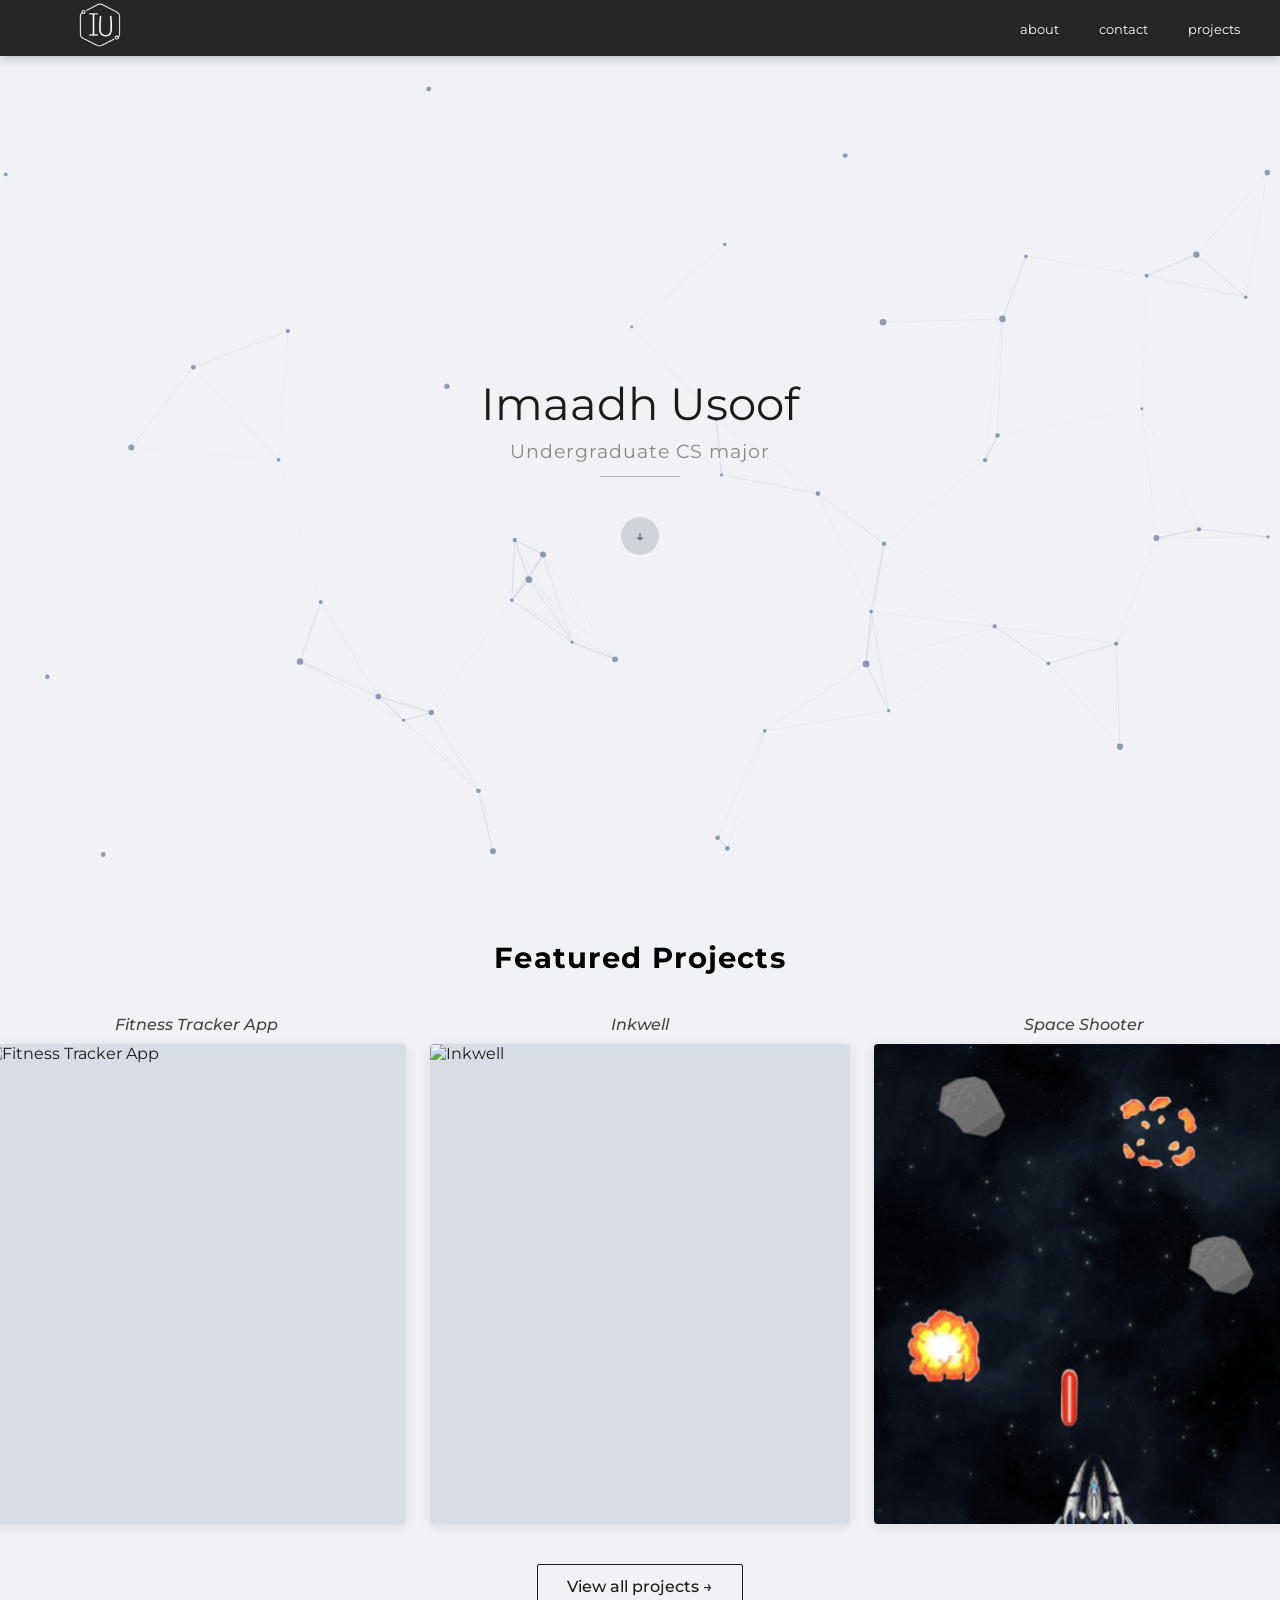
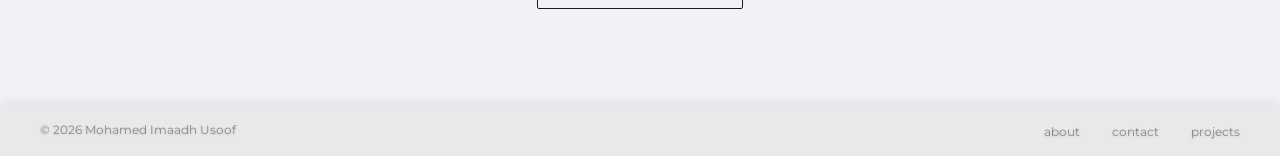
==== index.html @ abf806e8 "Update index.html" ====
<!DOCTYPE html>
<html>
 <head>
    <meta charset="UTF-8">
    <meta name="viewport" content="width=device-width, initial-scale=1.0">
    <title>Imaadh Usoof</title>
    <link rel="stylesheet" href="style.css">
    
</head>
  
  <body>
  
    <nav>
      <a href="index.html" class="nav-logo">
        <img src="images/logo.png" alt="IU logo" />
      </a>
      <button class="hamburger" id="hamburger">
        <span></span>
        <span></span>
        <span></span>
      </button>
      <ul class="nav-links" id="nav-links">
        <li><a href="about.html">about</a></li>
        <li><a href="contact.html">contact</a></li>
        <li><a href="projects.html">projects</a></li>
      </ul>
    </nav>
    <canvas id="constellation-canvas"></canvas>
    <div class="bg-preview" id="bg-preview">
      <img class="bg-preview-img" id="bg-preview-img" src="" alt="" />
    </div>
    <section class="hero">
      <h1 class="hero-name">Imaadh Usoof</h1>
      <p class="hero-subtitle">Undergraduate CS major</p>
      <hr class="hero-divider">
      <a href="#featured" class="scroll-btn">&#8595;</a>
    </section>
    
    <section class="featured" id="featured">
      <h2 class="featured-title">Featured Projects</h2>
    
      <div class="projects-grid">
    
        <a href="project4.html" class="project-card" data-gif="images/p4-preview.gif"
          onclick="event.preventDefault(); showLoader('project4.html')">
          <p class="project-label">Fitness Tracker App</p>
          <div class="project-thumb">
            <img src="images/project4.png" alt="Fitness Tracker App" />
          </div>
        </a>

        <a href="project5.html" class="project-card" data-gif="images/p5-preview.gif"
          onclick="event.preventDefault(); showLoader('project5.html')">
          <p class="project-label">Inkwell</p>
          <div class="project-thumb">
            <img src="images/project5.png" alt="Inkwell" />
          </div>
        </a>
    
        <a href="project1.html" class="project-card" data-gif="images/p1-preview.gif"
          onclick="event.preventDefault(); showLoader('project1.html')">
          <p class="project-label">Space Shooter</p>
          <div class="project-thumb">
            <img src="images/project1.png" alt="Project 1" />
          </div>
        </a>
    
      </div>
    
      <a href="projects.html" class="view-all-btn">
        View all projects &#8594;
      </a>
    </section>
    
  
    <footer>
      <span class="footer-copy">© 2026 Mohamed Imaadh Usoof</span>
      <ul class="footer-links">
        <li><a href="about.html">about</a></li>
        <li><a href="contact.html">contact</a></li>
        <li><a href="projects.html">projects</a></li>
      </ul>
    </footer>
    <script src="constellation.js"></script>
    <script>
      const hamburger = document.getElementById('hamburger');
      const navLinks = document.getElementById('nav-links');
      hamburger.addEventListener('click', () => {
        hamburger.classList.toggle('open');
        navLinks.classList.toggle('open');
      });
    </script>
    <script>
      const cards = document.querySelectorAll('.project-card');
      const bgPreview = document.getElementById('bg-preview');
      cards.forEach(card => {
        const thumb = card.querySelector('.project-thumb img');
        const originalSrc = thumb.src;
        const gif = card.getAttribute('data-gif');
        card.addEventListener('mouseenter', () => {
          bgPreview.style.opacity = '1';
          if (gif) thumb.src = gif;
        });
        card.addEventListener('mouseleave', () => {
          bgPreview.style.opacity = '0';
          thumb.src = originalSrc;
        });
      });
    </script>
    <script src="loading.js"></script>
  </body>
  
</html>
---- style.css ----
/* CSS is how you can add style to your website, such as colors, fonts, and positioning of your
   HTML content. To learn how to do something, just try searching Google for questions like
   "how to change link color." */
@import url('https://fonts.googleapis.com/css2?family=Montserrat:wght@300;400;500;600;700;800&display=swap');

* {
  margin: 0;
  padding: 0;
  box-sizing: border-box;
}

body {
  font-family: 'Montserrat', sans-serif;
  background-color: #f0f2f5;
  min-height: 100vh;
  display: flex;
  flex-direction: column;
}
main {
  flex: 1;
}

nav {
  background-color: #262626;
  height: 56px;
  display: flex;
  align-items: center;
  justify-content: space-between;
  padding: 0 2.5rem;
  box-shadow: 0 2px  10px rgba(0,0,0,0.25);
  position: relative;
  top: 0;
  z-index: 100;
}

.nav-logo {
  display: flex;
  align-items: center;
  justify-content: center;
  text-decoration: none;
}

.nav-logo img {
  height: 80px;
  width: auto;
  transition: transform 1.0s ease, filter 1.0s ease;
}

.nav-logo img:hover {
  transform: rotate(360deg) scale(1.15);
  filter: brightness(0.7);
}

.nav-links {
  display: flex;
  gap: 2.5rem;
  list-style: none;
  margin-left: auto;
}

.nav-links a {
  color: #ffffff;
  text-decoration: none;
  font-size: 0.82rem;
  font-weight: 400;
  text-shadow: 0 1px 3px rgba(0,0,0,0.3);
}
.nav-links a:hover {
  opacity: 0.6;
}

.hero {
  height: calc(100vh - 80px);
  display: flex;
  flex-direction: column;
  align-items: center;
  justify-content: center;
  gap: 0.5rem;
}

.hero-name {
  font-size: 2.8rem;
  font-weight: 400;
}

.hero-subtitle {
  font-size: 1.2rem;
  font-weight: 400;
  color: #888;
  letter-spacing: 0.05em;
}

.scroll-btn {
  margin-top: 2rem;
  width: 38px;
  height: 38px;
  border-radius: 50%;
  background: #d0d4da;
  border: none;
  cursor: pointer;
  display: flex;
  align-items: center;
  justify-content: center;
  text-decoration: none;
  color: #444;
  font-size: 1rem;
}

.hero-name {
  text-decoration: none;
  color: #1a1a1a;
}

.featured {
  padding: 4rem 1rem 6rem;
  display: flex;
  flex-direction: column;
  align-items: center;
  gap: 2.5rem;
}

.featured-title {
  font-size: 1.8rem;
  font-weight: 700;
  letter-spacing: 0.04em;
}

.projects-grid {
  display: flex;
  gap: 1.5rem;
  justify-content: center;
  flex-wrap: nowrap;
  width: 100%;
  padding: 0 2rem;
}

.project-card {
  display: flex;
  flex-direction: column;
  align-items: center;
  gap: 0.6rem;
  text-decoration: none;
  color: #1a1a1a;
  transition: transform 0.2s;
}

.project-card:hover {
  transform: translateY(-4px);
}

.project-label {
  font-size: 1rem;
  font-weight: 500;
  font-style: italic;
  color: #444;
}

.project-thumb {
  width: 420px;
  height: 480px;
  border-radius: 4px;
  overflow: hidden;
  background: #d8dce4;
  box-shadow: 0 2px 12px rgba(0,0,0,0.1);
}


.project-thumb img {
  width: 100%;
  height: 100%;
  object-fit: cover;
}

.view-all-btn {
  display: inline-flex;
  align-items: center;
  gap: 0.5rem;
  border: 1.5px solid #1a1a1a;
  padding: 0.75rem 1.8rem;
  font-family: 'Montserrat', sans-serif;
  font-size: 1rem;
  font-weight: 500;
  text-decoration: none;
  color: #1a1a1a;
  border-radius: 2px;
  transition: background 0.2s, color 0.2s;
}

.view-all-btn:hover {
  background: #1a1a1a;
  color: #fff;
}

footer {
  background-color: #e9e9e9;
  padding: 1rem 2.5rem;
  display: flex;
  align-items: center;
  justify-content: space-between;
  box-shadow: 0 -2px 10px rgba(0,0,0,0.08);
}

.footer-copy {
  font-size: 0.72rem;
  font-weight: 400;
  color: #888;
  text-shadow: 0 1px 3px rgba(0,0,0,0.15);
}

.footer-links {
  display: flex;
  flex-direction: row;
  gap: 2rem;
  list-style: none;
}

.footer-links a {
  font-size: 0.72rem;
  font-weight: 400;
  color: #888;
  text-decoration: none;
  text-shadow: 0 1px 3px rgba(0,0,0,0.15);
}

.footer-links a:hover {
  color: #1a1a1a;
}

#constellation-canvas {
  position: fixed;
  top: 0;
  left: 0;
  width: 100%;
  height: 100%;
  z-index: -1;
  pointer-events: none;
}

.hero-divider {
  width: 80px;
  border: none;
  border-top: 1.5px solid #aaa;
  margin-top: 0.3rem;
}

html {
  scroll-behavior: smooth;
}

.bg-preview {
  position: fixed;
  top: 0;
  left: 0;
  width: 100%;
  height: 100%;
  z-index: 0;
  opacity: 0;
  transition: opacity 0.6s ease;
  pointer-events: none;
  background: rgba(0, 0, 0, 0.45);
}

.bg-preview-img {
  width: 100%;
  height: 100%;
  object-fit: cover;
  opacity: 1.0;
  position: absolute;
  top: 0;
  left: 0;
  z-index: -1;
}

#loader {
  position: fixed;
  top: 0;
  left: 0;
  width: 100%;
  height: 100%;
  background: #ffffff;
  z-index: 9999;
  display: flex;
  align-items: center;
  justify-content: center;
}

.loader-content {
  display: flex;
  flex-direction: column;
  align-items: center;
  gap: 2rem;
  width: 400px;
}

.loader-text {
  font-family: 'Courier New', monospace;
  font-size: 2rem;
  font-weight: 900;
  color: #000;
  letter-spacing: 0.1em;
}

.loader-track {
  width: 100%;
  height: 12px;
  background: #e0e0e0;
  position: relative;
}

.loader-bar {
  height: 100%;
  width: 0%;
  background: #000;
  transition: width 0.05s linear;
}

.hamburger {
  display: none;
}


@media (max-width: 500px) {

  .hamburger {
    display: flex;
    flex-direction: column;
    gap: 5px;
    background: none;
    border: none;
    cursor: pointer;
    padding: 0.5rem;
    margin-left: auto;
    z-index: 200;
  }

  .hamburger span {
    display: block;
    width: 24px;
    height: 2px;
    background: #fff;
    transition: all 0.3s ease;
  }

  .hamburger.open span:nth-child(1) {
    transform: translateY(7px) rotate(45deg);
  }

  .hamburger.open span:nth-child(2) {
    opacity: 0;
  }

  .hamburger.open span:nth-child(3) {
    transform: translateY(-7px) rotate(-45deg);
  }

  .nav-links {
    display: none;
    flex-direction: column;
    position: absolute;
    top: 56px;
    left: 0;
    width: 100%;
    background: #262626;
    padding: 1.5rem 2rem;
    gap: 1.5rem;
    z-index: 100;
    box-shadow: 0 4px 10px rgba(0,0,0,0.3);
    margin-left: 0;
  }

  .nav-links.open {
    display: flex;
  }

  .nav-links a {
    font-size: 1rem;
  }

  .hero-name {
    font-size: 1.8rem;
  }

  .hero-subtitle {
    font-size: 0.9rem;
  }

  .projects-grid {
    flex-direction: column;
    align-items: center;
    gap: 2rem;
  }

  .project-thumb {
    width: 85vw;
    height: 250px;
  }

  .featured {
    padding: 2rem 1rem 4rem;
  }

}
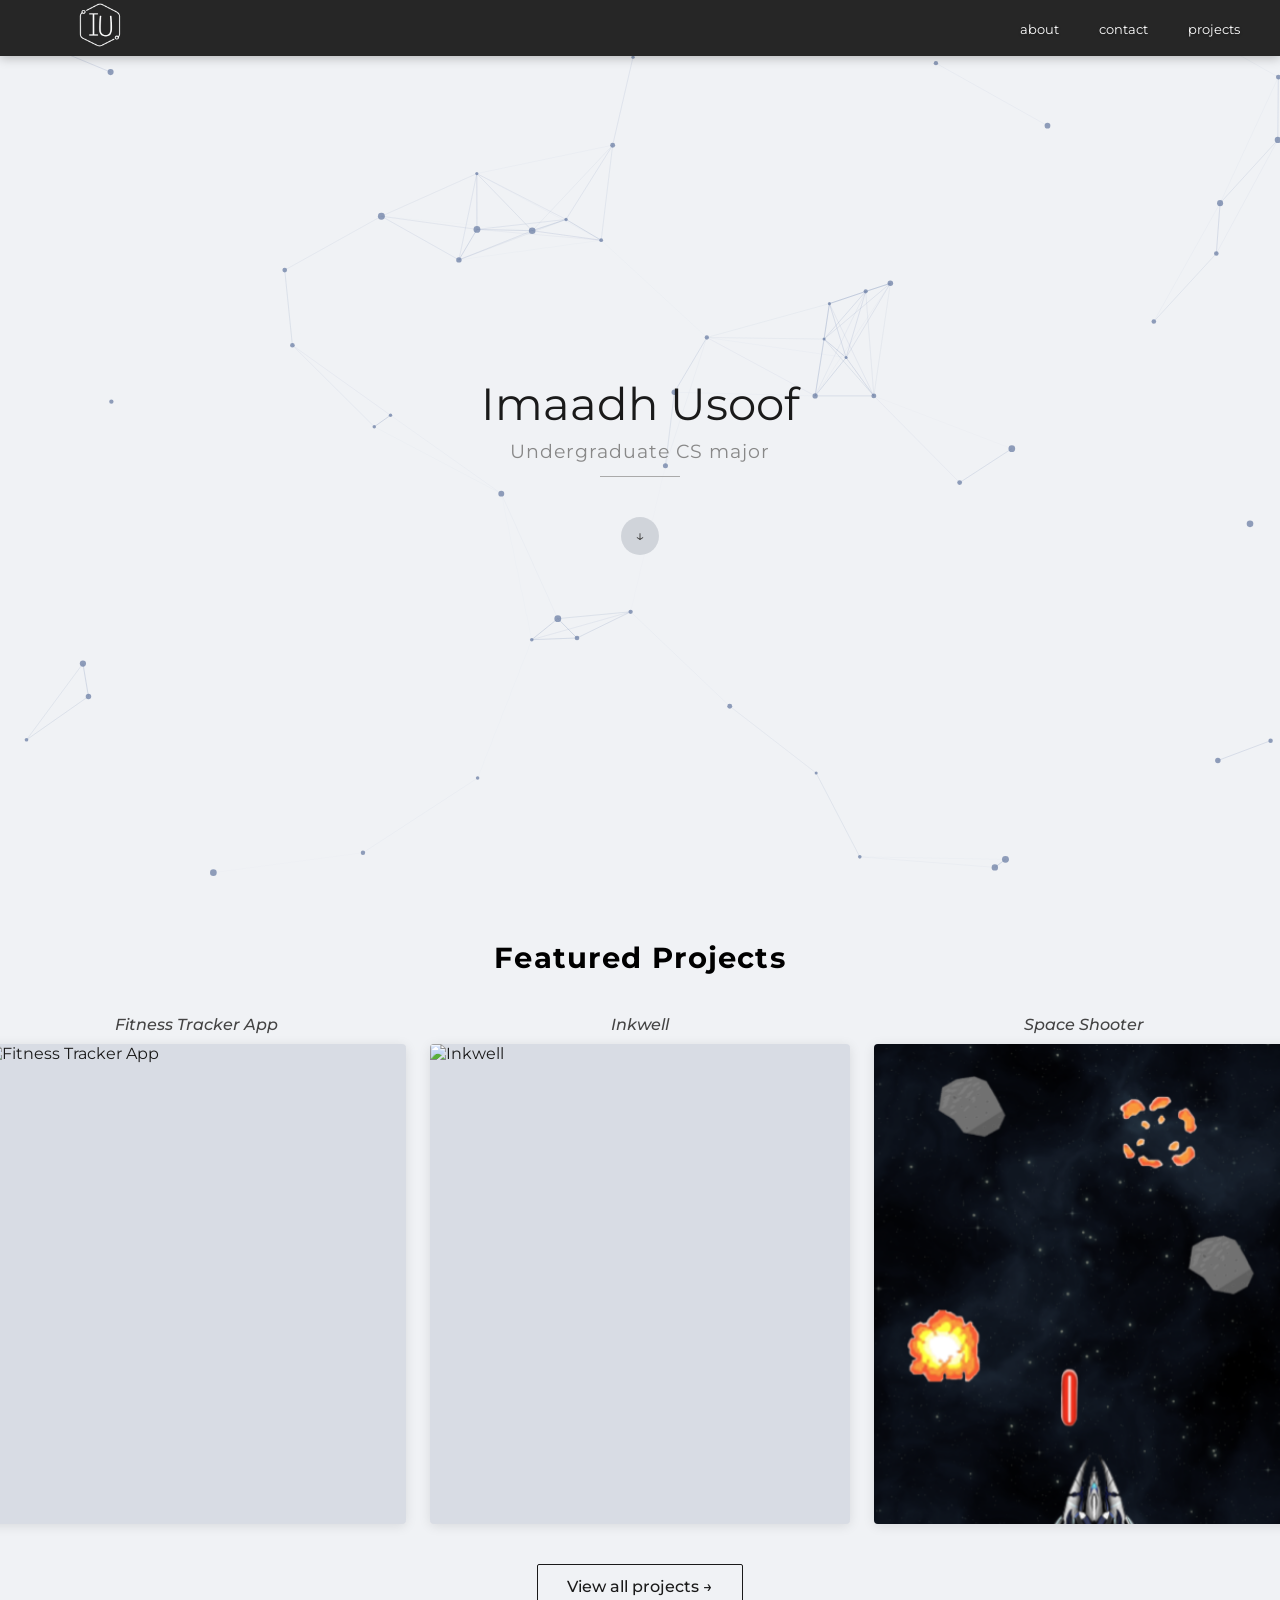
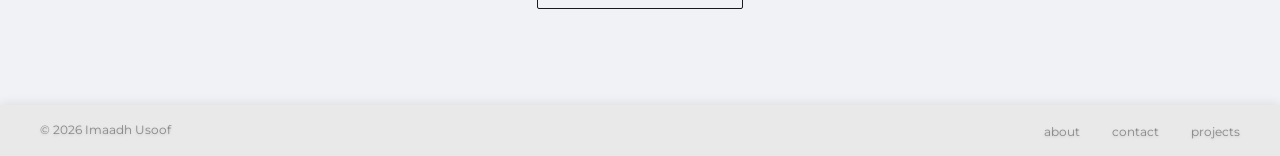
==== commit 0a6297f7: "Update index.html" ====
--- a/index.html
+++ b/index.html
@@ -74,7 +74,7 @@
     
   
     <footer>
-      <span class="footer-copy">© 2026 Mohamed Imaadh Usoof</span>
+      <span class="footer-copy">© 2026 Imaadh Usoof</span>
       <ul class="footer-links">
         <li><a href="about.html">about</a></li>
         <li><a href="contact.html">contact</a></li>
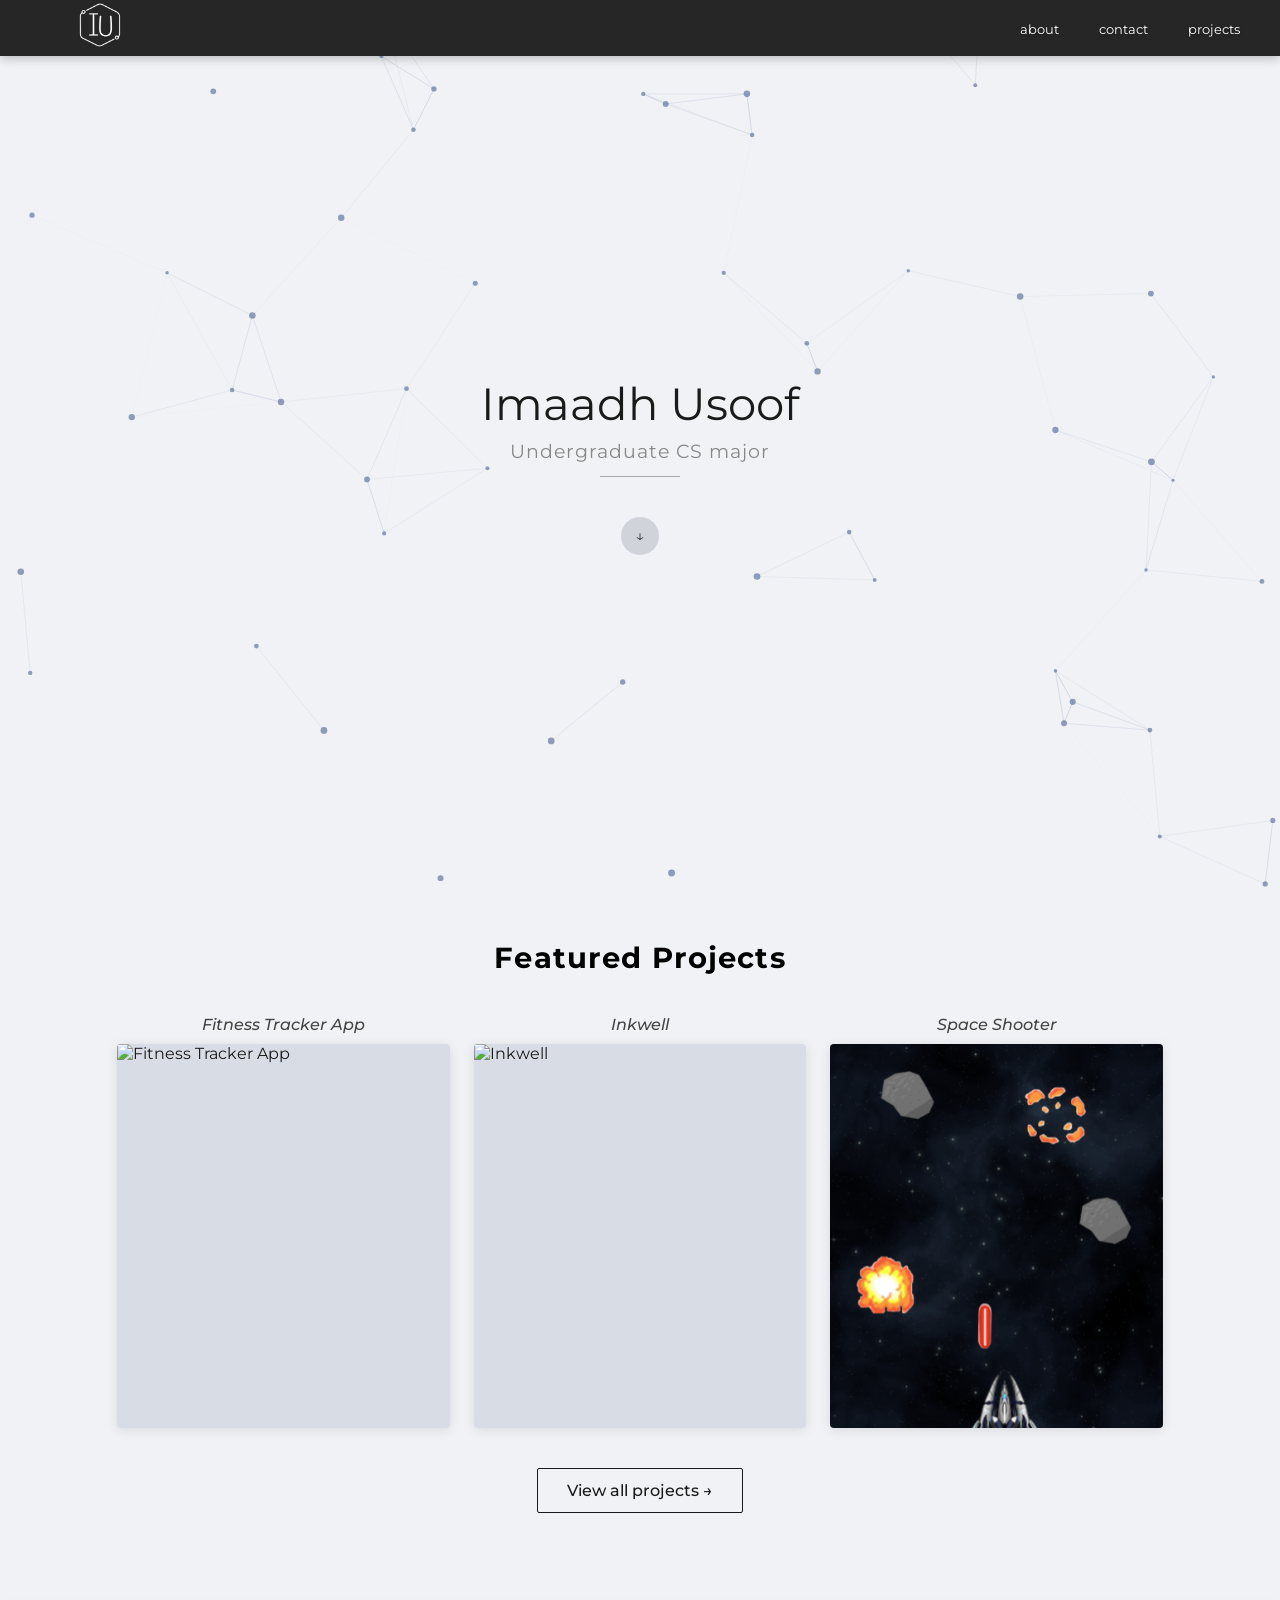
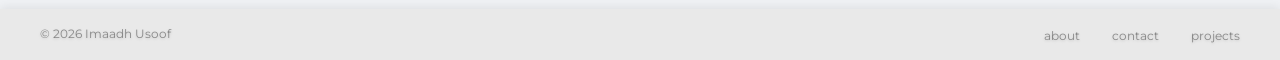
==== commit e3d0d694: "Add scroll animations, hover polish, and fix layout overflow bugs" ====
--- a/index.html
+++ b/index.html
@@ -29,17 +29,17 @@
     <div class="bg-preview" id="bg-preview">
       <img class="bg-preview-img" id="bg-preview-img" src="" alt="" />
     </div>
-    <section class="hero">
+    <section class="hero" data-reveal="stagger">
       <h1 class="hero-name">Imaadh Usoof</h1>
       <p class="hero-subtitle">Undergraduate CS major</p>
       <hr class="hero-divider">
       <a href="#featured" class="scroll-btn">&#8595;</a>
     </section>
-    
+
     <section class="featured" id="featured">
-      <h2 class="featured-title">Featured Projects</h2>
-    
-      <div class="projects-grid">
+      <h2 class="featured-title" data-reveal>Featured Projects</h2>
+
+      <div class="projects-grid" data-reveal="stagger">
     
         <a href="project4.html" class="project-card" data-gif="images/p4-preview.gif"
           onclick="event.preventDefault(); showLoader('project4.html')">
@@ -67,7 +67,7 @@
     
       </div>
     
-      <a href="projects.html" class="view-all-btn">
+      <a href="projects.html" class="view-all-btn" data-reveal>
         View all projects &#8594;
       </a>
     </section>
@@ -82,6 +82,7 @@
       </ul>
     </footer>
     <script src="constellation.js"></script>
+    <script src="animations.js"></script>
     <script>
       const hamburger = document.getElementById('hamburger');
       const navLinks = document.getElementById('nav-links');
--- a/style.css
+++ b/style.css
@@ -28,9 +28,14 @@
   justify-content: space-between;
   padding: 0 2.5rem;
   box-shadow: 0 2px  10px rgba(0,0,0,0.25);
-  position: relative;
+  position: sticky;
   top: 0;
   z-index: 100;
+  transition: box-shadow 0.3s ease;
+}
+
+nav.nav-scrolled {
+  box-shadow: 0 6px 20px rgba(0,0,0,0.4);
 }
 
 .nav-logo {
@@ -59,14 +64,29 @@
 }
 
 .nav-links a {
+  position: relative;
   color: #ffffff;
   text-decoration: none;
   font-size: 0.82rem;
   font-weight: 400;
   text-shadow: 0 1px 3px rgba(0,0,0,0.3);
+  transition: opacity 0.2s;
+}
+.nav-links a::after {
+  content: '';
+  position: absolute;
+  left: 0;
+  bottom: -4px;
+  width: 0;
+  height: 1.5px;
+  background: currentColor;
+  transition: width 0.25s ease;
 }
 .nav-links a:hover {
-  opacity: 0.6;
+  opacity: 0.85;
+}
+.nav-links a:hover::after {
+  width: 100%;
 }
 
 .hero {
@@ -104,6 +124,19 @@
   text-decoration: none;
   color: #444;
   font-size: 1rem;
+  transition: background 0.2s, transform 0.2s ease;
+  animation: scrollBounce 2s ease-in-out 1.2s infinite;
+}
+
+.scroll-btn:hover {
+  background: #b8bec8;
+  transform: scale(1.08);
+  animation-play-state: paused;
+}
+
+@keyframes scrollBounce {
+  0%, 100% { transform: translateY(0); }
+  50% { transform: translateY(6px); }
 }
 
 .hero-name {
@@ -156,19 +189,28 @@
 }
 
 .project-thumb {
-  width: 420px;
-  height: 480px;
+  width: clamp(220px, 26vw, 420px);
+  height: clamp(250px, 30vw, 480px);
   border-radius: 4px;
   overflow: hidden;
   background: #d8dce4;
   box-shadow: 0 2px 12px rgba(0,0,0,0.1);
-}
-
+  transition: box-shadow 0.3s ease;
+}
+
+.project-card:hover .project-thumb {
+  box-shadow: 0 12px 30px rgba(0,0,0,0.2);
+}
 
 .project-thumb img {
   width: 100%;
   height: 100%;
   object-fit: cover;
+  transition: transform 0.5s ease;
+}
+
+.project-card:hover .project-thumb img {
+  transform: scale(1.06);
 }
 
 .view-all-btn {
@@ -183,12 +225,14 @@
   text-decoration: none;
   color: #1a1a1a;
   border-radius: 2px;
-  transition: background 0.2s, color 0.2s;
+  transition: background 0.2s, color 0.2s, transform 0.2s ease, box-shadow 0.2s ease;
 }
 
 .view-all-btn:hover {
   background: #1a1a1a;
   color: #fff;
+  transform: translateY(-2px);
+  box-shadow: 0 8px 18px rgba(0,0,0,0.18);
 }
 
 footer {
@@ -401,3 +445,52 @@
 
 }
 
+/* Scroll reveal (see animations.js) */
+[data-reveal] {
+  opacity: 0;
+  transform: translateY(24px);
+  transition: opacity 0.7s cubic-bezier(0.22, 1, 0.36, 1),
+              transform 0.7s cubic-bezier(0.22, 1, 0.36, 1);
+}
+
+[data-reveal].is-visible {
+  opacity: 1;
+  transform: translateY(0);
+}
+
+[data-reveal="stagger"] {
+  opacity: 1;
+  transform: none;
+  transition: none;
+}
+
+[data-reveal="stagger"] > * {
+  opacity: 0;
+  transform: translateY(24px);
+  transition: opacity 0.6s cubic-bezier(0.22, 1, 0.36, 1),
+              transform 0.6s cubic-bezier(0.22, 1, 0.36, 1);
+}
+
+[data-reveal="stagger"].is-visible > * {
+  opacity: 1;
+  transform: translateY(0);
+}
+
+[data-reveal="stagger"].is-visible > *:nth-child(1) { transition-delay: 0s; }
+[data-reveal="stagger"].is-visible > *:nth-child(2) { transition-delay: 0.1s; }
+[data-reveal="stagger"].is-visible > *:nth-child(3) { transition-delay: 0.2s; }
+[data-reveal="stagger"].is-visible > *:nth-child(4) { transition-delay: 0.3s; }
+[data-reveal="stagger"].is-visible > *:nth-child(5) { transition-delay: 0.4s; }
+
+@media (prefers-reduced-motion: reduce) {
+  [data-reveal],
+  [data-reveal="stagger"] > * {
+    opacity: 1 !important;
+    transform: none !important;
+    transition: none !important;
+  }
+  .scroll-btn {
+    animation: none !important;
+  }
+}
+
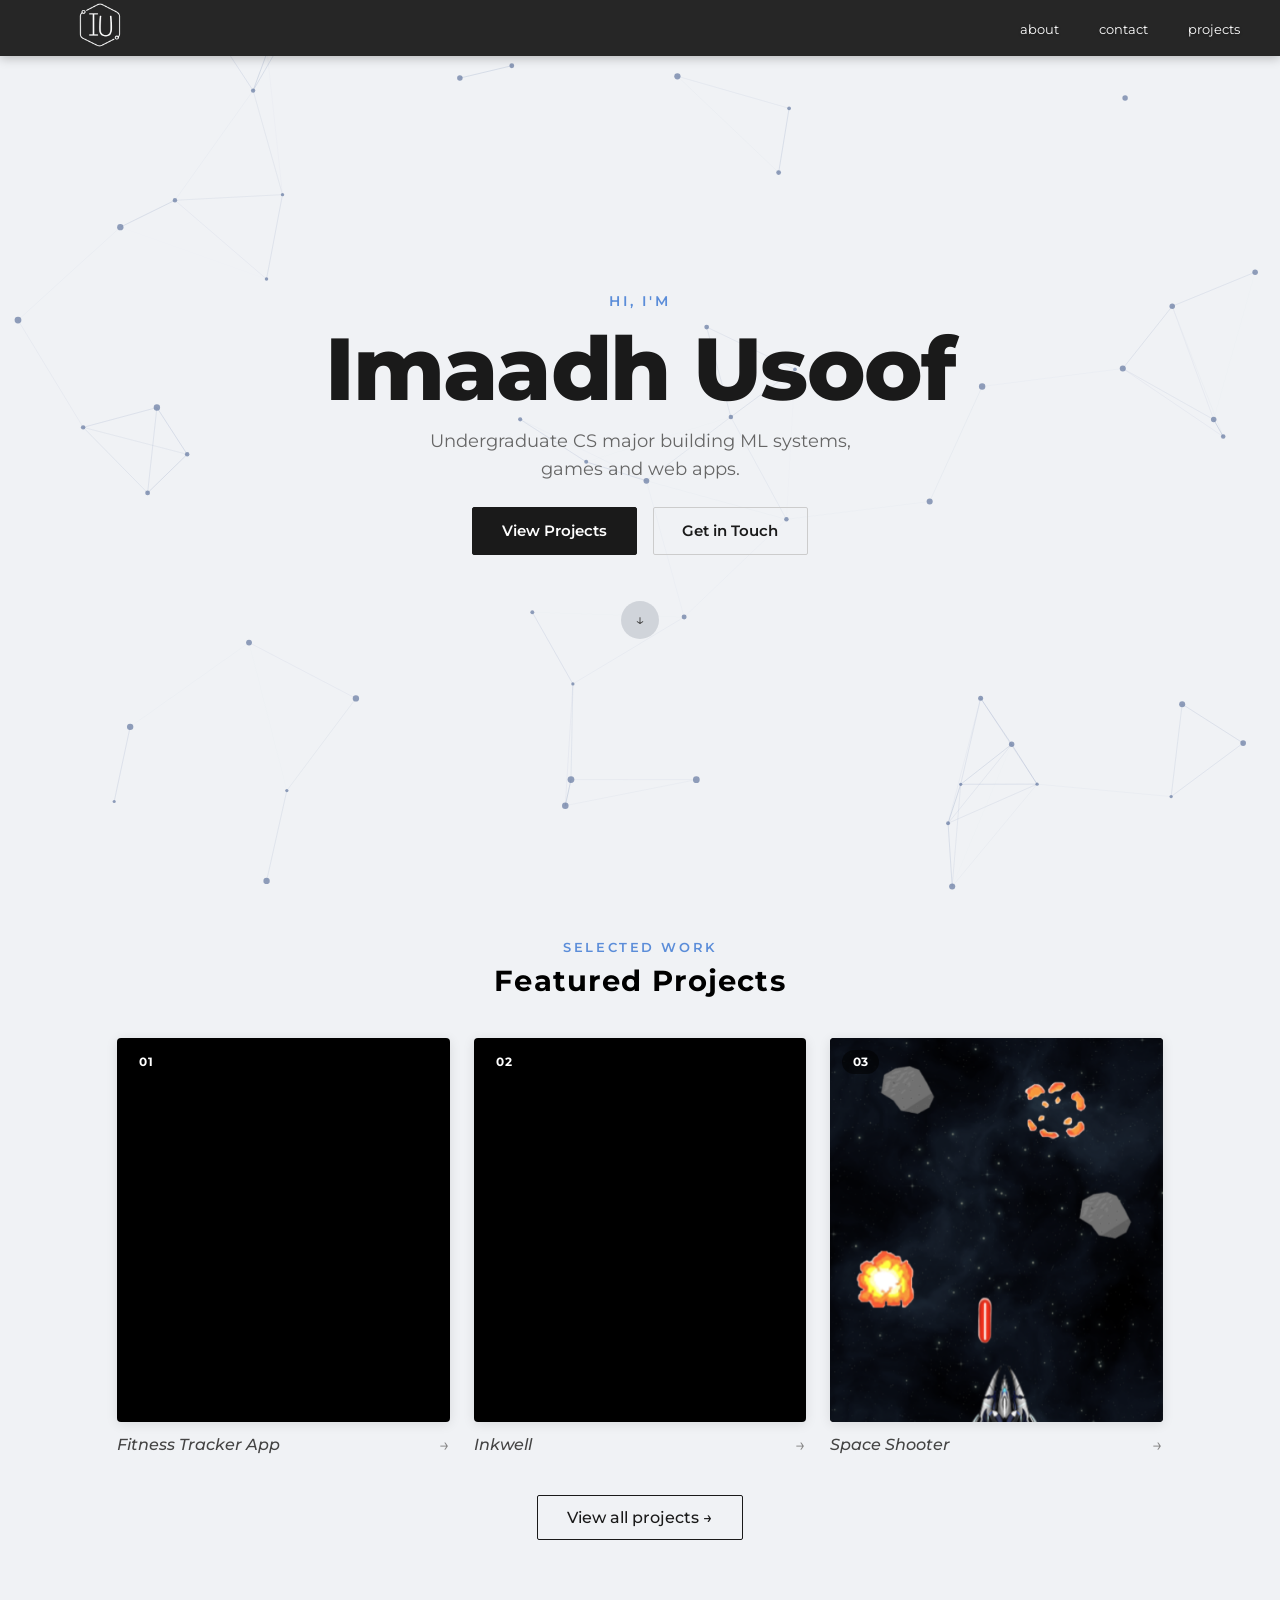
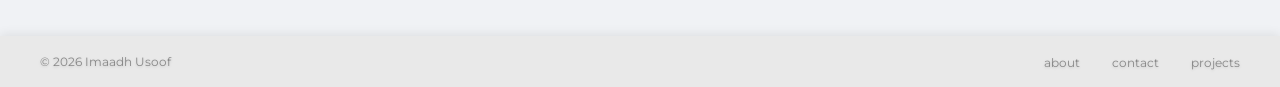
==== commit 2fa5d0de: "Redesign hero and project showcase, add interactive background Bolder hero typography with CTA butto" ====
--- a/index.html
+++ b/index.html
@@ -30,43 +30,80 @@
       <img class="bg-preview-img" id="bg-preview-img" src="" alt="" />
     </div>
     <section class="hero" data-reveal="stagger">
+      <p class="hero-eyebrow">Hi, I'm</p>
       <h1 class="hero-name">Imaadh Usoof</h1>
-      <p class="hero-subtitle">Undergraduate CS major</p>
-      <hr class="hero-divider">
-      <a href="#featured" class="scroll-btn">&#8595;</a>
+      <p class="hero-subtitle">Undergraduate CS major building ML systems, games and web apps.</p>
+      <div class="hero-actions">
+        <a href="#featured" class="hero-btn hero-btn-primary">View Projects</a>
+        <a href="contact.html" class="hero-btn hero-btn-secondary">Get in Touch</a>
+      </div>
+      <a href="#featured" class="scroll-btn" aria-label="Scroll to projects">&#8595;</a>
     </section>
 
     <section class="featured" id="featured">
-      <h2 class="featured-title" data-reveal>Featured Projects</h2>
+      <div class="featured-heading" data-reveal="stagger">
+        <span class="section-eyebrow">Selected Work</span>
+        <h2 class="featured-title">Featured Projects</h2>
+      </div>
 
       <div class="projects-grid" data-reveal="stagger">
-    
+
         <a href="project4.html" class="project-card" data-gif="images/p4-preview.gif"
           onclick="event.preventDefault(); showLoader('project4.html')">
-          <p class="project-label">Fitness Tracker App</p>
           <div class="project-thumb">
+            <span class="project-number">01</span>
             <img src="images/project4.png" alt="Fitness Tracker App" />
+            <div class="project-overlay">
+              <p class="project-pitch">Full-stack calorie &amp; workout tracker with JWT auth and a TDEE insights engine.</p>
+              <div class="project-tags">
+                <span>FastAPI</span><span>PostgreSQL</span><span>React</span>
+              </div>
+            </div>
+          </div>
+          <div class="project-meta">
+            <p class="project-label">Fitness Tracker App</p>
+            <span class="project-arrow">&#8594;</span>
           </div>
         </a>
 
         <a href="project5.html" class="project-card" data-gif="images/p5-preview.gif"
           onclick="event.preventDefault(); showLoader('project5.html')">
-          <p class="project-label">Inkwell</p>
           <div class="project-thumb">
+            <span class="project-number">02</span>
             <img src="images/project5.png" alt="Inkwell" />
+            <div class="project-overlay">
+              <p class="project-pitch">Cross-platform PDF annotation app with canvas-based stylus tools.</p>
+              <div class="project-tags">
+                <span>Electron</span><span>React</span><span>TypeScript</span>
+              </div>
+            </div>
+          </div>
+          <div class="project-meta">
+            <p class="project-label">Inkwell</p>
+            <span class="project-arrow">&#8594;</span>
           </div>
         </a>
-    
+
         <a href="project1.html" class="project-card" data-gif="images/p1-preview.gif"
           onclick="event.preventDefault(); showLoader('project1.html')">
-          <p class="project-label">Space Shooter</p>
           <div class="project-thumb">
-            <img src="images/project1.png" alt="Project 1" />
+            <span class="project-number">03</span>
+            <img src="images/project1.png" alt="Space Shooter" />
+            <div class="project-overlay">
+              <p class="project-pitch">Endless WASD spaceship shooter designed for a bot to learn and play.</p>
+              <div class="project-tags">
+                <span>Python</span><span>Pygame</span><span>TensorFlow</span>
+              </div>
+            </div>
+          </div>
+          <div class="project-meta">
+            <p class="project-label">Space Shooter</p>
+            <span class="project-arrow">&#8594;</span>
           </div>
         </a>
-    
+
       </div>
-    
+
       <a href="projects.html" class="view-all-btn" data-reveal>
         View all projects &#8594;
       </a>
--- a/style.css
+++ b/style.css
@@ -95,19 +95,79 @@
   flex-direction: column;
   align-items: center;
   justify-content: center;
+  gap: 0.9rem;
+  padding: 0 1.5rem;
+  text-align: center;
+}
+
+.hero-eyebrow {
+  font-size: 0.85rem;
+  font-weight: 600;
+  letter-spacing: 0.2em;
+  text-transform: uppercase;
+  color: #5b8dd9;
+}
+
+.hero-name {
+  font-size: clamp(2.6rem, 7vw, 5.5rem);
+  font-weight: 800;
+  letter-spacing: -0.02em;
+  line-height: 1.05;
+  color: #1a1a1a;
+  text-decoration: none;
+}
+
+.hero-subtitle {
+  font-size: 1.1rem;
+  font-weight: 400;
+  color: #666;
+  line-height: 1.6;
+  max-width: 480px;
+  margin-top: -0.2rem;
+}
+
+.hero-actions {
+  display: flex;
+  gap: 1rem;
+  flex-wrap: wrap;
+  justify-content: center;
+  margin-top: 0.6rem;
+}
+
+.hero-btn {
+  display: inline-flex;
+  align-items: center;
   gap: 0.5rem;
-}
-
-.hero-name {
-  font-size: 2.8rem;
-  font-weight: 400;
-}
-
-.hero-subtitle {
-  font-size: 1.2rem;
-  font-weight: 400;
-  color: #888;
-  letter-spacing: 0.05em;
+  padding: 0.85rem 1.8rem;
+  font-family: 'Montserrat', sans-serif;
+  font-size: 0.92rem;
+  font-weight: 600;
+  text-decoration: none;
+  border-radius: 2px;
+  transition: transform 0.2s ease, box-shadow 0.2s ease, background 0.2s, color 0.2s, border-color 0.2s;
+}
+
+.hero-btn-primary {
+  background: #1a1a1a;
+  color: #fff;
+  border: 1.5px solid #1a1a1a;
+}
+
+.hero-btn-primary:hover {
+  transform: translateY(-2px);
+  box-shadow: 0 10px 24px rgba(0,0,0,0.2);
+}
+
+.hero-btn-secondary {
+  background: transparent;
+  color: #1a1a1a;
+  border: 1.5px solid #ccc;
+}
+
+.hero-btn-secondary:hover {
+  border-color: #1a1a1a;
+  transform: translateY(-2px);
+  box-shadow: 0 8px 18px rgba(0,0,0,0.1);
 }
 
 .scroll-btn {
@@ -139,17 +199,27 @@
   50% { transform: translateY(6px); }
 }
 
-.hero-name {
-  text-decoration: none;
-  color: #1a1a1a;
-}
-
 .featured {
   padding: 4rem 1rem 6rem;
   display: flex;
   flex-direction: column;
   align-items: center;
   gap: 2.5rem;
+}
+
+.featured-heading {
+  display: flex;
+  flex-direction: column;
+  align-items: center;
+  gap: 0.5rem;
+}
+
+.section-eyebrow {
+  font-size: 0.8rem;
+  font-weight: 600;
+  letter-spacing: 0.2em;
+  text-transform: uppercase;
+  color: #5b8dd9;
 }
 
 .featured-title {
@@ -170,8 +240,8 @@
 .project-card {
   display: flex;
   flex-direction: column;
-  align-items: center;
-  gap: 0.6rem;
+  align-items: stretch;
+  gap: 0.75rem;
   text-decoration: none;
   color: #1a1a1a;
   transition: transform 0.2s;
@@ -179,6 +249,12 @@
 
 .project-card:hover {
   transform: translateY(-4px);
+}
+
+.project-meta {
+  display: flex;
+  align-items: center;
+  justify-content: space-between;
 }
 
 .project-label {
@@ -188,12 +264,24 @@
   color: #444;
 }
 
+.project-arrow {
+  color: #888;
+  font-size: 1.1rem;
+  transition: transform 0.25s ease, color 0.25s ease;
+}
+
+.project-card:hover .project-arrow {
+  transform: translateX(6px);
+  color: #1a1a1a;
+}
+
 .project-thumb {
+  position: relative;
   width: clamp(220px, 26vw, 420px);
   height: clamp(250px, 30vw, 480px);
   border-radius: 4px;
   overflow: hidden;
-  background: #d8dce4;
+  background: #000;
   box-shadow: 0 2px 12px rgba(0,0,0,0.1);
   transition: box-shadow 0.3s ease;
 }
@@ -211,6 +299,62 @@
 
 .project-card:hover .project-thumb img {
   transform: scale(1.06);
+}
+
+.project-number {
+  position: absolute;
+  top: 0.75rem;
+  left: 0.75rem;
+  z-index: 2;
+  font-size: 0.72rem;
+  font-weight: 700;
+  letter-spacing: 0.05em;
+  color: #fff;
+  background: rgba(0,0,0,0.55);
+  padding: 0.3rem 0.65rem;
+  border-radius: 999px;
+}
+
+.project-overlay {
+  position: absolute;
+  inset: 0;
+  z-index: 1;
+  display: flex;
+  flex-direction: column;
+  justify-content: flex-end;
+  padding: 1.25rem;
+  background: linear-gradient(to top, rgba(0,0,0,0.88), rgba(0,0,0,0.35) 55%, rgba(0,0,0,0) 85%);
+  color: #fff;
+  opacity: 0;
+  transform: translateY(10px);
+  transition: opacity 0.35s ease, transform 0.35s ease;
+}
+
+.project-card:hover .project-overlay {
+  opacity: 1;
+  transform: translateY(0);
+}
+
+.project-pitch {
+  font-size: 0.85rem;
+  font-weight: 400;
+  line-height: 1.5;
+  margin-bottom: 0.7rem;
+}
+
+.project-tags {
+  display: flex;
+  flex-wrap: wrap;
+  gap: 0.4rem;
+}
+
+.project-tags span {
+  font-size: 0.66rem;
+  font-weight: 600;
+  letter-spacing: 0.03em;
+  padding: 0.22rem 0.6rem;
+  border: 1px solid rgba(255,255,255,0.45);
+  border-radius: 999px;
 }
 
 .view-all-btn {
@@ -278,13 +422,6 @@
   height: 100%;
   z-index: -1;
   pointer-events: none;
-}
-
-.hero-divider {
-  width: 80px;
-  border: none;
-  border-top: 1.5px solid #aaa;
-  margin-top: 0.3rem;
 }
 
 html {
@@ -420,12 +557,27 @@
     font-size: 1rem;
   }
 
+  .hero-eyebrow {
+    font-size: 0.72rem;
+  }
+
   .hero-name {
-    font-size: 1.8rem;
+    font-size: 2.1rem;
   }
 
   .hero-subtitle {
     font-size: 0.9rem;
+    max-width: 90vw;
+  }
+
+  .hero-actions {
+    flex-direction: column;
+    width: 100%;
+  }
+
+  .hero-btn {
+    justify-content: center;
+    width: 100%;
   }
 
   .projects-grid {
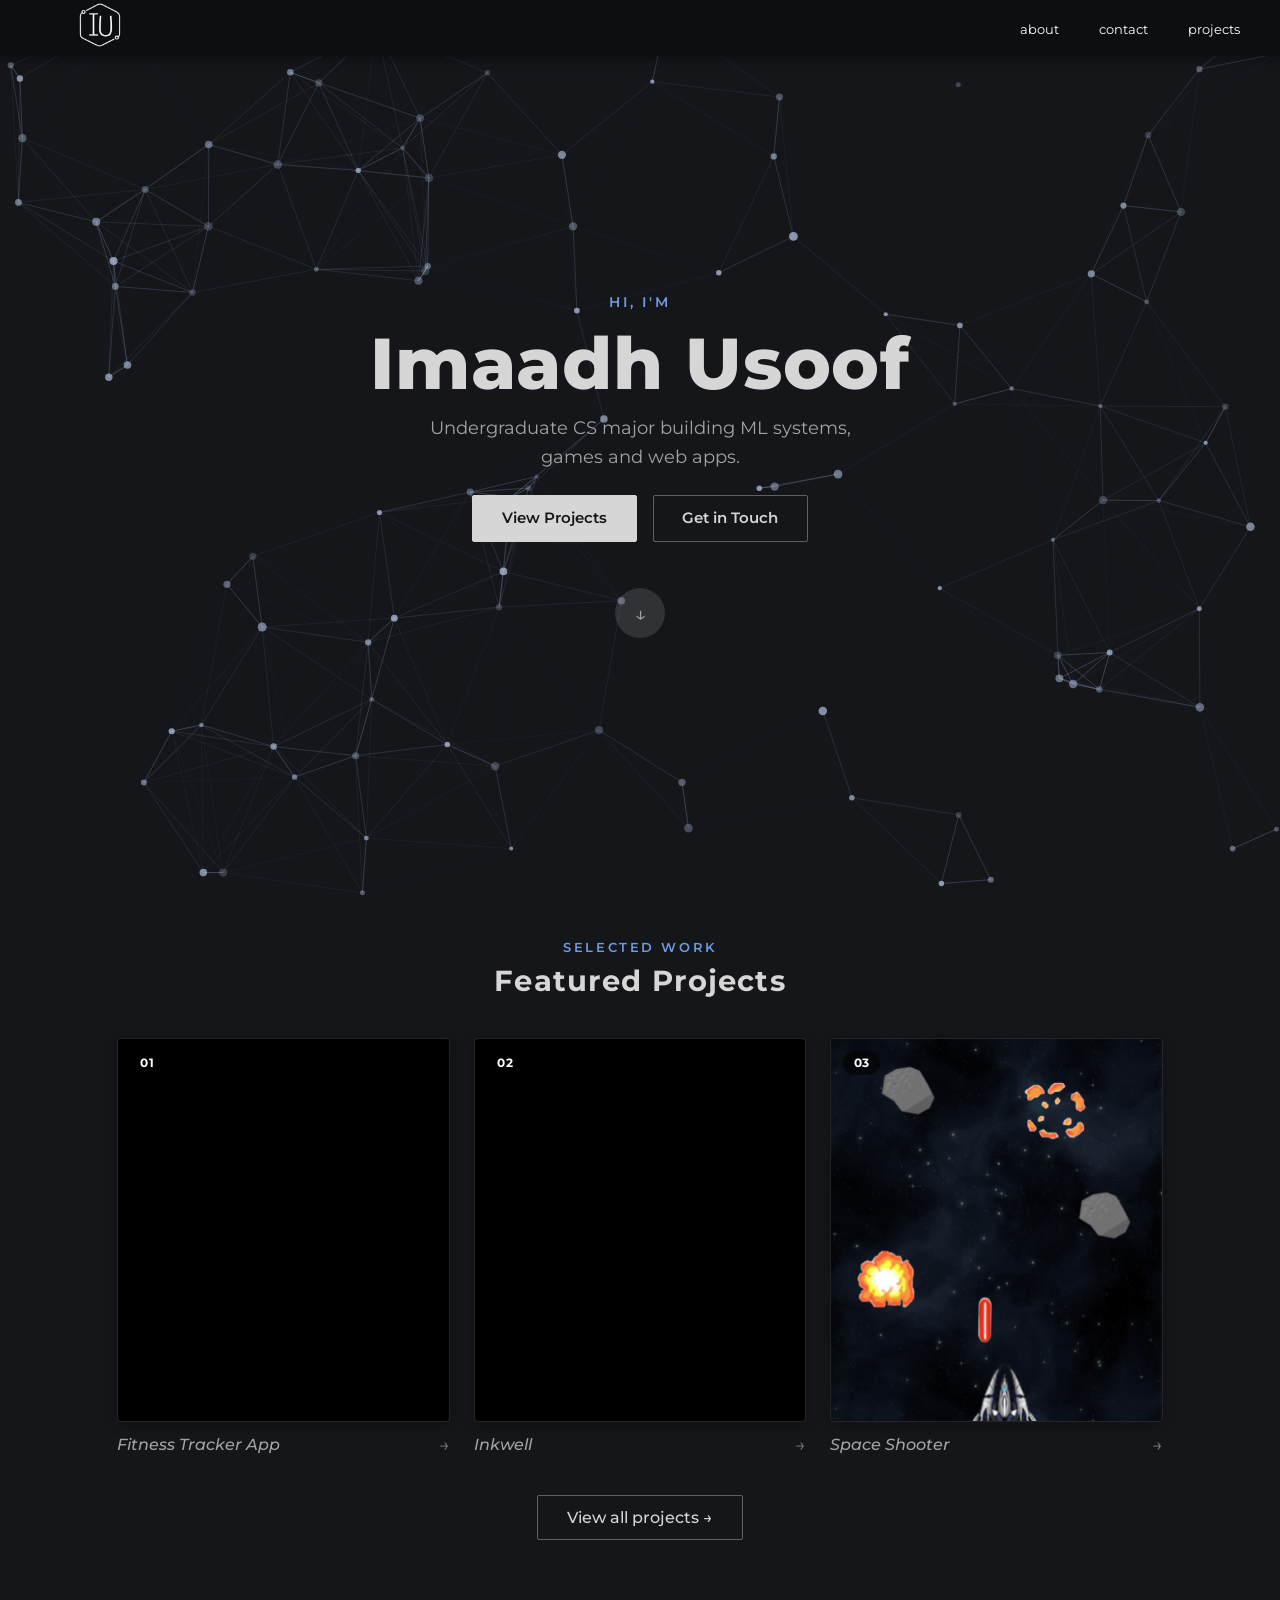
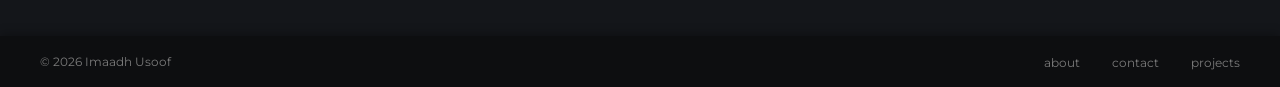
==== commit dd387cf1: "Make hero CTA distinct from the scroll arrow "View Projects" now links straight to the projects page" ====
--- a/index.html
+++ b/index.html
@@ -34,7 +34,7 @@
       <h1 class="hero-name">Imaadh Usoof</h1>
       <p class="hero-subtitle">Undergraduate CS major building ML systems, games and web apps.</p>
       <div class="hero-actions">
-        <a href="#featured" class="hero-btn hero-btn-primary">View Projects</a>
+        <a href="projects.html" class="hero-btn hero-btn-primary">View Projects</a>
         <a href="contact.html" class="hero-btn hero-btn-secondary">Get in Touch</a>
       </div>
       <a href="#featured" class="scroll-btn" aria-label="Scroll to projects">&#8595;</a>
--- a/style.css
+++ b/style.css
@@ -3,6 +3,17 @@
    "how to change link color." */
 @import url('https://fonts.googleapis.com/css2?family=Montserrat:wght@300;400;500;600;700;800&display=swap');
 
+:root {
+  --bg: #14161a;
+  --nav-bg: #0d0e10;
+  --text: #d6d6d6;
+  --text-muted: #a3a3a3;
+  --text-faint: #7a7a7a;
+  --border: rgba(255, 255, 255, 0.14);
+  --border-strong: rgba(255, 255, 255, 0.32);
+  --accent: #6f9be0;
+}
+
 * {
   margin: 0;
   padding: 0;
@@ -11,7 +22,8 @@
 
 body {
   font-family: 'Montserrat', sans-serif;
-  background-color: #f0f2f5;
+  background-color: var(--bg);
+  color: var(--text);
   min-height: 100vh;
   display: flex;
   flex-direction: column;
@@ -21,13 +33,13 @@
 }
 
 nav {
-  background-color: #262626;
+  background-color: var(--nav-bg);
   height: 56px;
   display: flex;
   align-items: center;
   justify-content: space-between;
   padding: 0 2.5rem;
-  box-shadow: 0 2px  10px rgba(0,0,0,0.25);
+  box-shadow: 0 2px 10px rgba(0,0,0,0.4);
   position: sticky;
   top: 0;
   z-index: 100;
@@ -35,7 +47,7 @@
 }
 
 nav.nav-scrolled {
-  box-shadow: 0 6px 20px rgba(0,0,0,0.4);
+  box-shadow: 0 6px 20px rgba(0,0,0,0.6);
 }
 
 .nav-logo {
@@ -53,7 +65,7 @@
 
 .nav-logo img:hover {
   transform: rotate(360deg) scale(1.15);
-  filter: brightness(0.7);
+  filter: brightness(1.3);
 }
 
 .nav-links {
@@ -105,22 +117,22 @@
   font-weight: 600;
   letter-spacing: 0.2em;
   text-transform: uppercase;
-  color: #5b8dd9;
+  color: var(--accent);
 }
 
 .hero-name {
-  font-size: clamp(2.6rem, 7vw, 5.5rem);
+  font-size: clamp(2.4rem, 6vw, 4.5rem);
   font-weight: 800;
-  letter-spacing: -0.02em;
-  line-height: 1.05;
-  color: #1a1a1a;
+  letter-spacing: 0.01em;
+  line-height: 1.1;
+  color: var(--text);
   text-decoration: none;
 }
 
 .hero-subtitle {
   font-size: 1.1rem;
   font-weight: 400;
-  color: #666;
+  color: var(--text-muted);
   line-height: 1.6;
   max-width: 480px;
   margin-top: -0.2rem;
@@ -148,48 +160,48 @@
 }
 
 .hero-btn-primary {
-  background: #1a1a1a;
-  color: #fff;
-  border: 1.5px solid #1a1a1a;
+  background: var(--text);
+  color: var(--bg);
+  border: 1.5px solid var(--text);
 }
 
 .hero-btn-primary:hover {
   transform: translateY(-2px);
-  box-shadow: 0 10px 24px rgba(0,0,0,0.2);
+  box-shadow: 0 10px 24px rgba(0,0,0,0.5);
 }
 
 .hero-btn-secondary {
   background: transparent;
-  color: #1a1a1a;
-  border: 1.5px solid #ccc;
+  color: var(--text);
+  border: 1.5px solid var(--border-strong);
 }
 
 .hero-btn-secondary:hover {
-  border-color: #1a1a1a;
+  border-color: var(--text);
   transform: translateY(-2px);
-  box-shadow: 0 8px 18px rgba(0,0,0,0.1);
+  box-shadow: 0 8px 18px rgba(0,0,0,0.35);
 }
 
 .scroll-btn {
   margin-top: 2rem;
-  width: 38px;
-  height: 38px;
+  width: 50px;
+  height: 50px;
   border-radius: 50%;
-  background: #d0d4da;
+  background: rgba(255,255,255,0.12);
   border: none;
   cursor: pointer;
   display: flex;
   align-items: center;
   justify-content: center;
   text-decoration: none;
-  color: #444;
-  font-size: 1rem;
+  color: var(--text-muted);
+  font-size: 1.3rem;
   transition: background 0.2s, transform 0.2s ease;
   animation: scrollBounce 2s ease-in-out 1.2s infinite;
 }
 
 .scroll-btn:hover {
-  background: #b8bec8;
+  background: rgba(255,255,255,0.22);
   transform: scale(1.08);
   animation-play-state: paused;
 }
@@ -219,7 +231,7 @@
   font-weight: 600;
   letter-spacing: 0.2em;
   text-transform: uppercase;
-  color: #5b8dd9;
+  color: var(--accent);
 }
 
 .featured-title {
@@ -243,7 +255,7 @@
   align-items: stretch;
   gap: 0.75rem;
   text-decoration: none;
-  color: #1a1a1a;
+  color: var(--text);
   transition: transform 0.2s;
 }
 
@@ -261,18 +273,18 @@
   font-size: 1rem;
   font-weight: 500;
   font-style: italic;
-  color: #444;
+  color: var(--text-muted);
 }
 
 .project-arrow {
-  color: #888;
+  color: var(--text-faint);
   font-size: 1.1rem;
   transition: transform 0.25s ease, color 0.25s ease;
 }
 
 .project-card:hover .project-arrow {
   transform: translateX(6px);
-  color: #1a1a1a;
+  color: var(--text);
 }
 
 .project-thumb {
@@ -282,12 +294,13 @@
   border-radius: 4px;
   overflow: hidden;
   background: #000;
-  box-shadow: 0 2px 12px rgba(0,0,0,0.1);
+  border: 1px solid var(--border);
+  box-shadow: 0 2px 12px rgba(0,0,0,0.3);
   transition: box-shadow 0.3s ease;
 }
 
 .project-card:hover .project-thumb {
-  box-shadow: 0 12px 30px rgba(0,0,0,0.2);
+  box-shadow: 0 12px 30px rgba(0,0,0,0.5);
 }
 
 .project-thumb img {
@@ -361,38 +374,37 @@
   display: inline-flex;
   align-items: center;
   gap: 0.5rem;
-  border: 1.5px solid #1a1a1a;
+  border: 1.5px solid var(--border-strong);
   padding: 0.75rem 1.8rem;
   font-family: 'Montserrat', sans-serif;
   font-size: 1rem;
   font-weight: 500;
   text-decoration: none;
-  color: #1a1a1a;
+  color: var(--text);
   border-radius: 2px;
   transition: background 0.2s, color 0.2s, transform 0.2s ease, box-shadow 0.2s ease;
 }
 
 .view-all-btn:hover {
-  background: #1a1a1a;
-  color: #fff;
+  background: var(--text);
+  color: var(--bg);
   transform: translateY(-2px);
-  box-shadow: 0 8px 18px rgba(0,0,0,0.18);
+  box-shadow: 0 8px 18px rgba(0,0,0,0.4);
 }
 
 footer {
-  background-color: #e9e9e9;
+  background-color: var(--nav-bg);
   padding: 1rem 2.5rem;
   display: flex;
   align-items: center;
   justify-content: space-between;
-  box-shadow: 0 -2px 10px rgba(0,0,0,0.08);
+  box-shadow: 0 -2px 10px rgba(0,0,0,0.3);
 }
 
 .footer-copy {
   font-size: 0.72rem;
   font-weight: 400;
-  color: #888;
-  text-shadow: 0 1px 3px rgba(0,0,0,0.15);
+  color: var(--text-faint);
 }
 
 .footer-links {
@@ -405,13 +417,12 @@
 .footer-links a {
   font-size: 0.72rem;
   font-weight: 400;
-  color: #888;
-  text-decoration: none;
-  text-shadow: 0 1px 3px rgba(0,0,0,0.15);
+  color: var(--text-faint);
+  text-decoration: none;
 }
 
 .footer-links a:hover {
-  color: #1a1a1a;
+  color: var(--text);
 }
 
 #constellation-canvas {
@@ -438,7 +449,7 @@
   opacity: 0;
   transition: opacity 0.6s ease;
   pointer-events: none;
-  background: rgba(0, 0, 0, 0.45);
+  background: rgba(0, 0, 0, 0.6);
 }
 
 .bg-preview-img {
@@ -458,7 +469,7 @@
   left: 0;
   width: 100%;
   height: 100%;
-  background: #ffffff;
+  background: var(--bg);
   z-index: 9999;
   display: flex;
   align-items: center;
@@ -477,21 +488,21 @@
   font-family: 'Courier New', monospace;
   font-size: 2rem;
   font-weight: 900;
-  color: #000;
+  color: var(--text);
   letter-spacing: 0.1em;
 }
 
 .loader-track {
   width: 100%;
   height: 12px;
-  background: #e0e0e0;
+  background: rgba(255,255,255,0.1);
   position: relative;
 }
 
 .loader-bar {
   height: 100%;
   width: 0%;
-  background: #000;
+  background: var(--text);
   transition: width 0.05s linear;
 }
 
@@ -541,11 +552,11 @@
     top: 56px;
     left: 0;
     width: 100%;
-    background: #262626;
+    background: var(--nav-bg);
     padding: 1.5rem 2rem;
     gap: 1.5rem;
     z-index: 100;
-    box-shadow: 0 4px 10px rgba(0,0,0,0.3);
+    box-shadow: 0 4px 10px rgba(0,0,0,0.5);
     margin-left: 0;
   }
 
@@ -645,4 +656,3 @@
     animation: none !important;
   }
 }
-
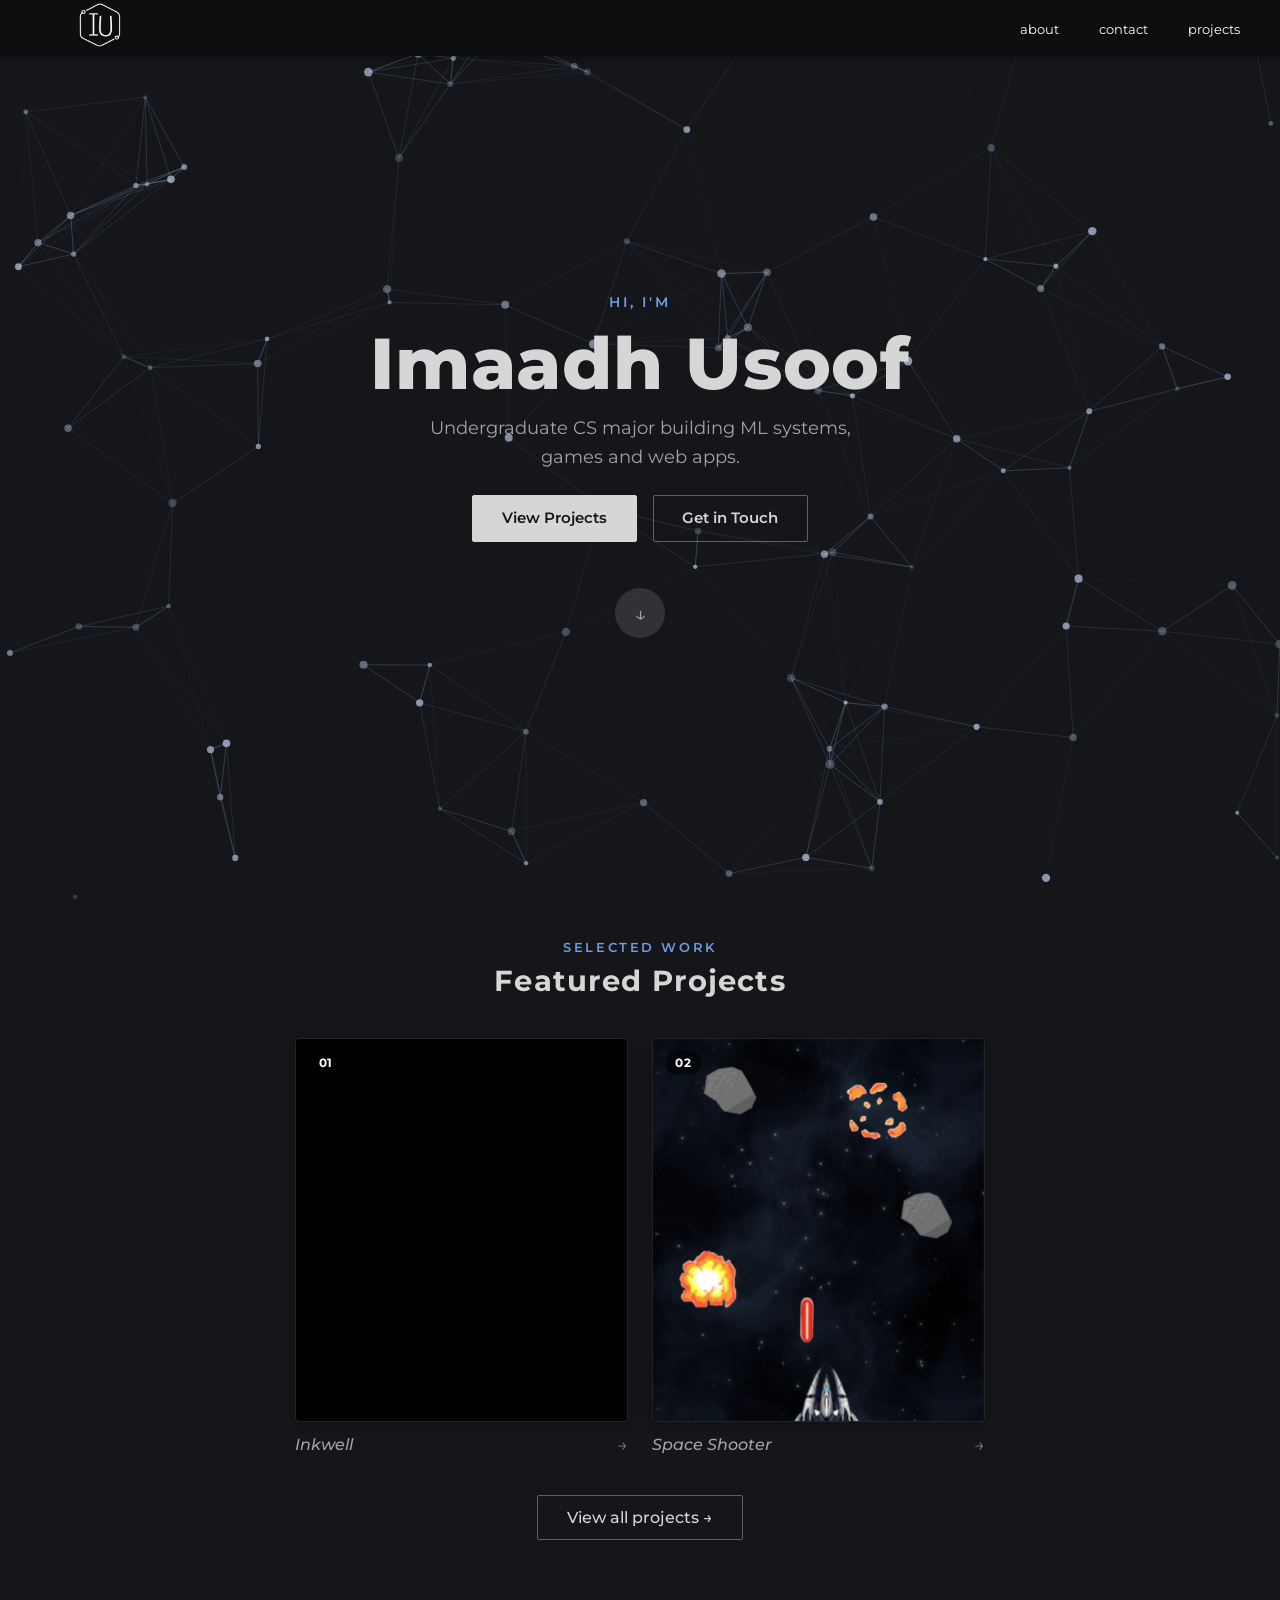
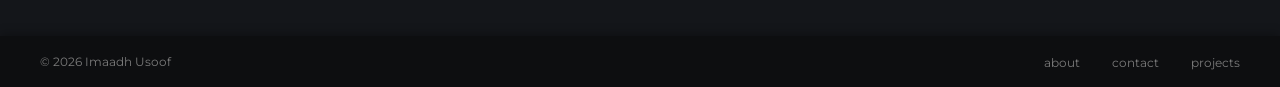
==== commit 38cd79b4: "Remove unfinished Fitness Tracker App, fix Inkwell GitHub link Fitness Tracker App isn't finished ye" ====
--- a/index.html
+++ b/index.html
@@ -48,28 +48,10 @@
 
       <div class="projects-grid" data-reveal="stagger">
 
-        <a href="project4.html" class="project-card" data-gif="images/p4-preview.gif"
-          onclick="event.preventDefault(); showLoader('project4.html')">
-          <div class="project-thumb">
-            <span class="project-number">01</span>
-            <img src="images/project4.png" alt="Fitness Tracker App" />
-            <div class="project-overlay">
-              <p class="project-pitch">Full-stack calorie &amp; workout tracker with JWT auth and a TDEE insights engine.</p>
-              <div class="project-tags">
-                <span>FastAPI</span><span>PostgreSQL</span><span>React</span>
-              </div>
-            </div>
-          </div>
-          <div class="project-meta">
-            <p class="project-label">Fitness Tracker App</p>
-            <span class="project-arrow">&#8594;</span>
-          </div>
-        </a>
-
         <a href="project5.html" class="project-card" data-gif="images/p5-preview.gif"
           onclick="event.preventDefault(); showLoader('project5.html')">
           <div class="project-thumb">
-            <span class="project-number">02</span>
+            <span class="project-number">01</span>
             <img src="images/project5.png" alt="Inkwell" />
             <div class="project-overlay">
               <p class="project-pitch">Cross-platform PDF annotation app with canvas-based stylus tools.</p>
@@ -87,7 +69,7 @@
         <a href="project1.html" class="project-card" data-gif="images/p1-preview.gif"
           onclick="event.preventDefault(); showLoader('project1.html')">
           <div class="project-thumb">
-            <span class="project-number">03</span>
+            <span class="project-number">02</span>
             <img src="images/project1.png" alt="Space Shooter" />
             <div class="project-overlay">
               <p class="project-pitch">Endless WASD spaceship shooter designed for a bot to learn and play.</p>
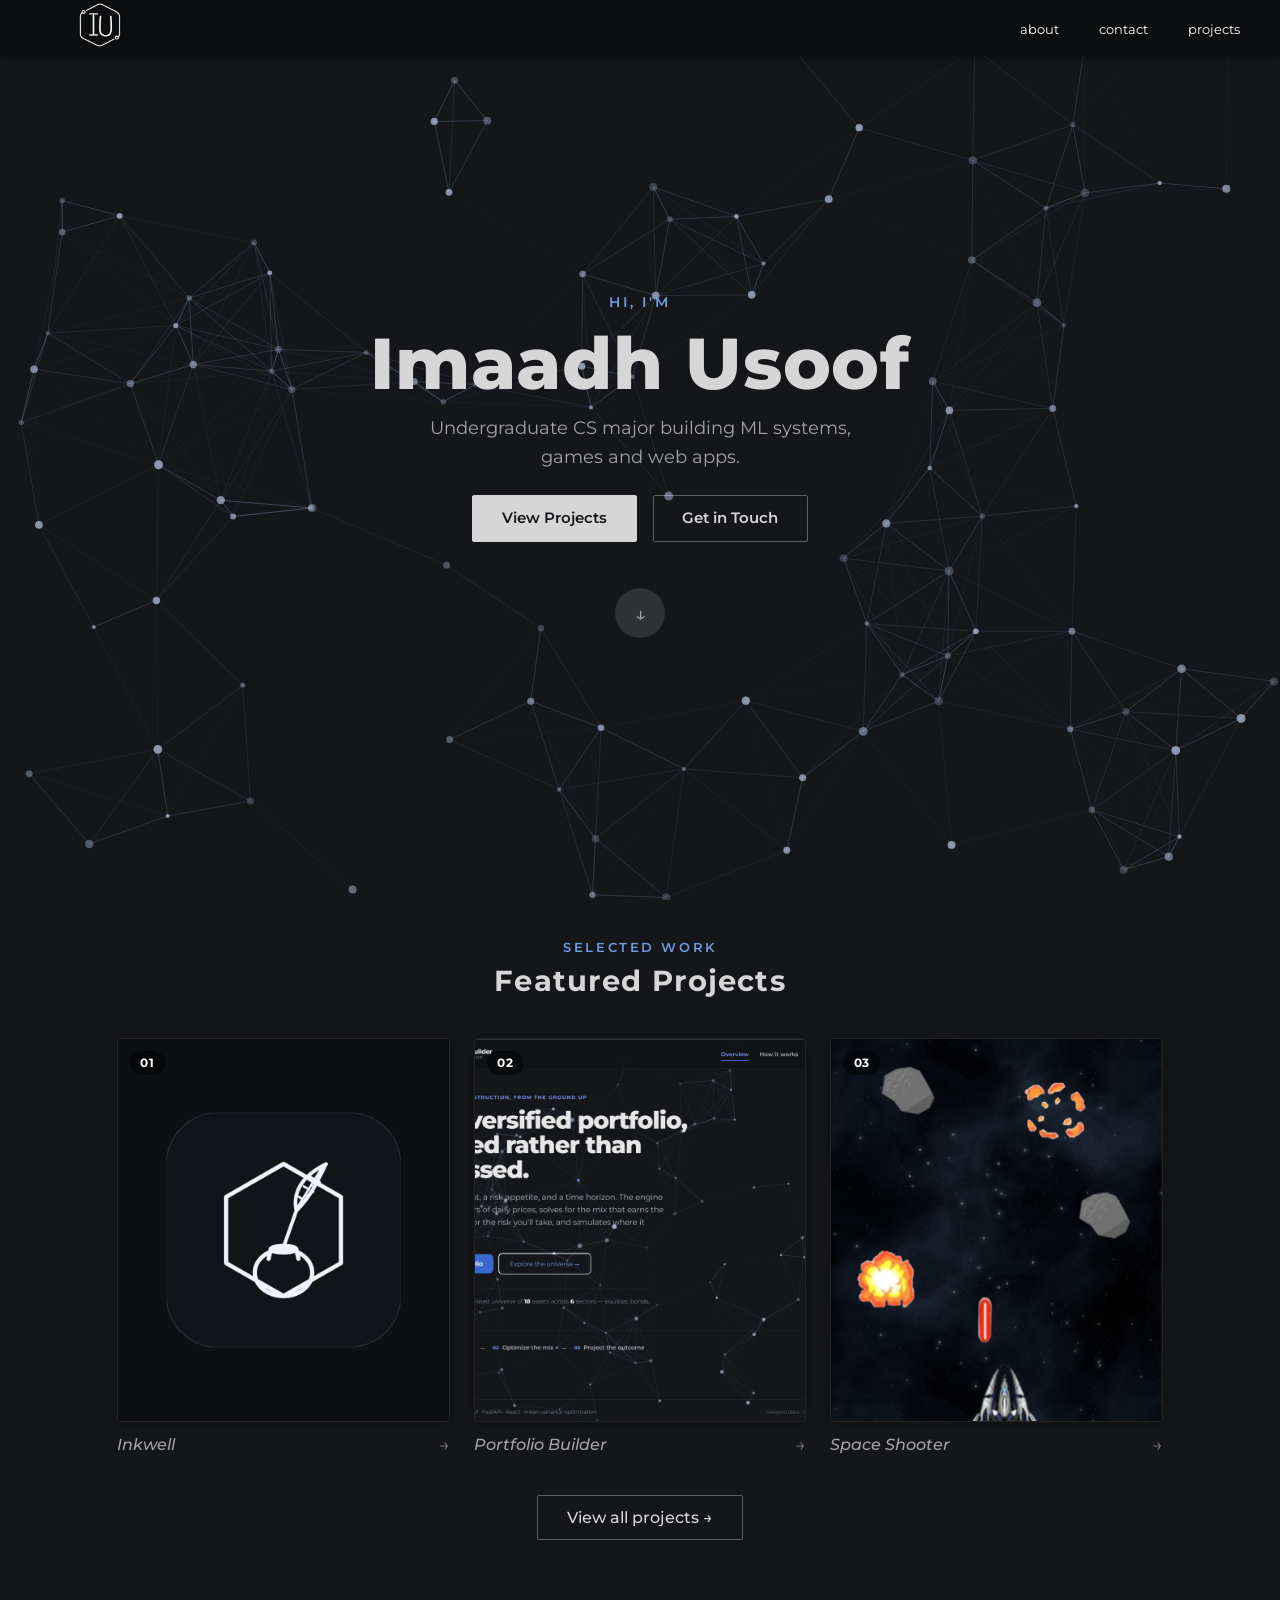
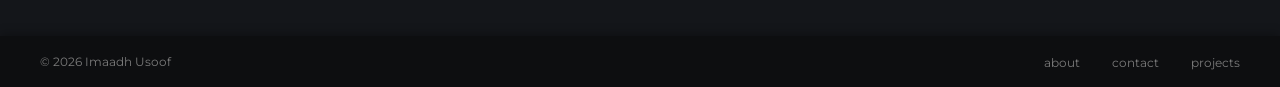
==== commit e578f624: "Add Portfolio Builder to featured, custom Inkwell logo, refresh thumbnails - index.html: add Portfol" ====
--- a/index.html
+++ b/index.html
@@ -66,10 +66,28 @@
           </div>
         </a>
 
+        <a href="project3.html" class="project-card"
+          onclick="event.preventDefault(); showLoader('project3.html')">
+          <div class="project-thumb">
+            <span class="project-number">02</span>
+            <img src="images/project3.png" alt="Portfolio Builder" />
+            <div class="project-overlay">
+              <p class="project-pitch">Mean-variance portfolio optimizer with Monte Carlo projections.</p>
+              <div class="project-tags">
+                <span>FastAPI</span><span>React</span><span>TypeScript</span>
+              </div>
+            </div>
+          </div>
+          <div class="project-meta">
+            <p class="project-label">Portfolio Builder</p>
+            <span class="project-arrow">&#8594;</span>
+          </div>
+        </a>
+
         <a href="project1.html" class="project-card" data-gif="images/p1-preview.gif"
           onclick="event.preventDefault(); showLoader('project1.html')">
           <div class="project-thumb">
-            <span class="project-number">02</span>
+            <span class="project-number">03</span>
             <img src="images/project1.png" alt="Space Shooter" />
             <div class="project-overlay">
               <p class="project-pitch">Endless WASD spaceship shooter designed for a bot to learn and play.</p>
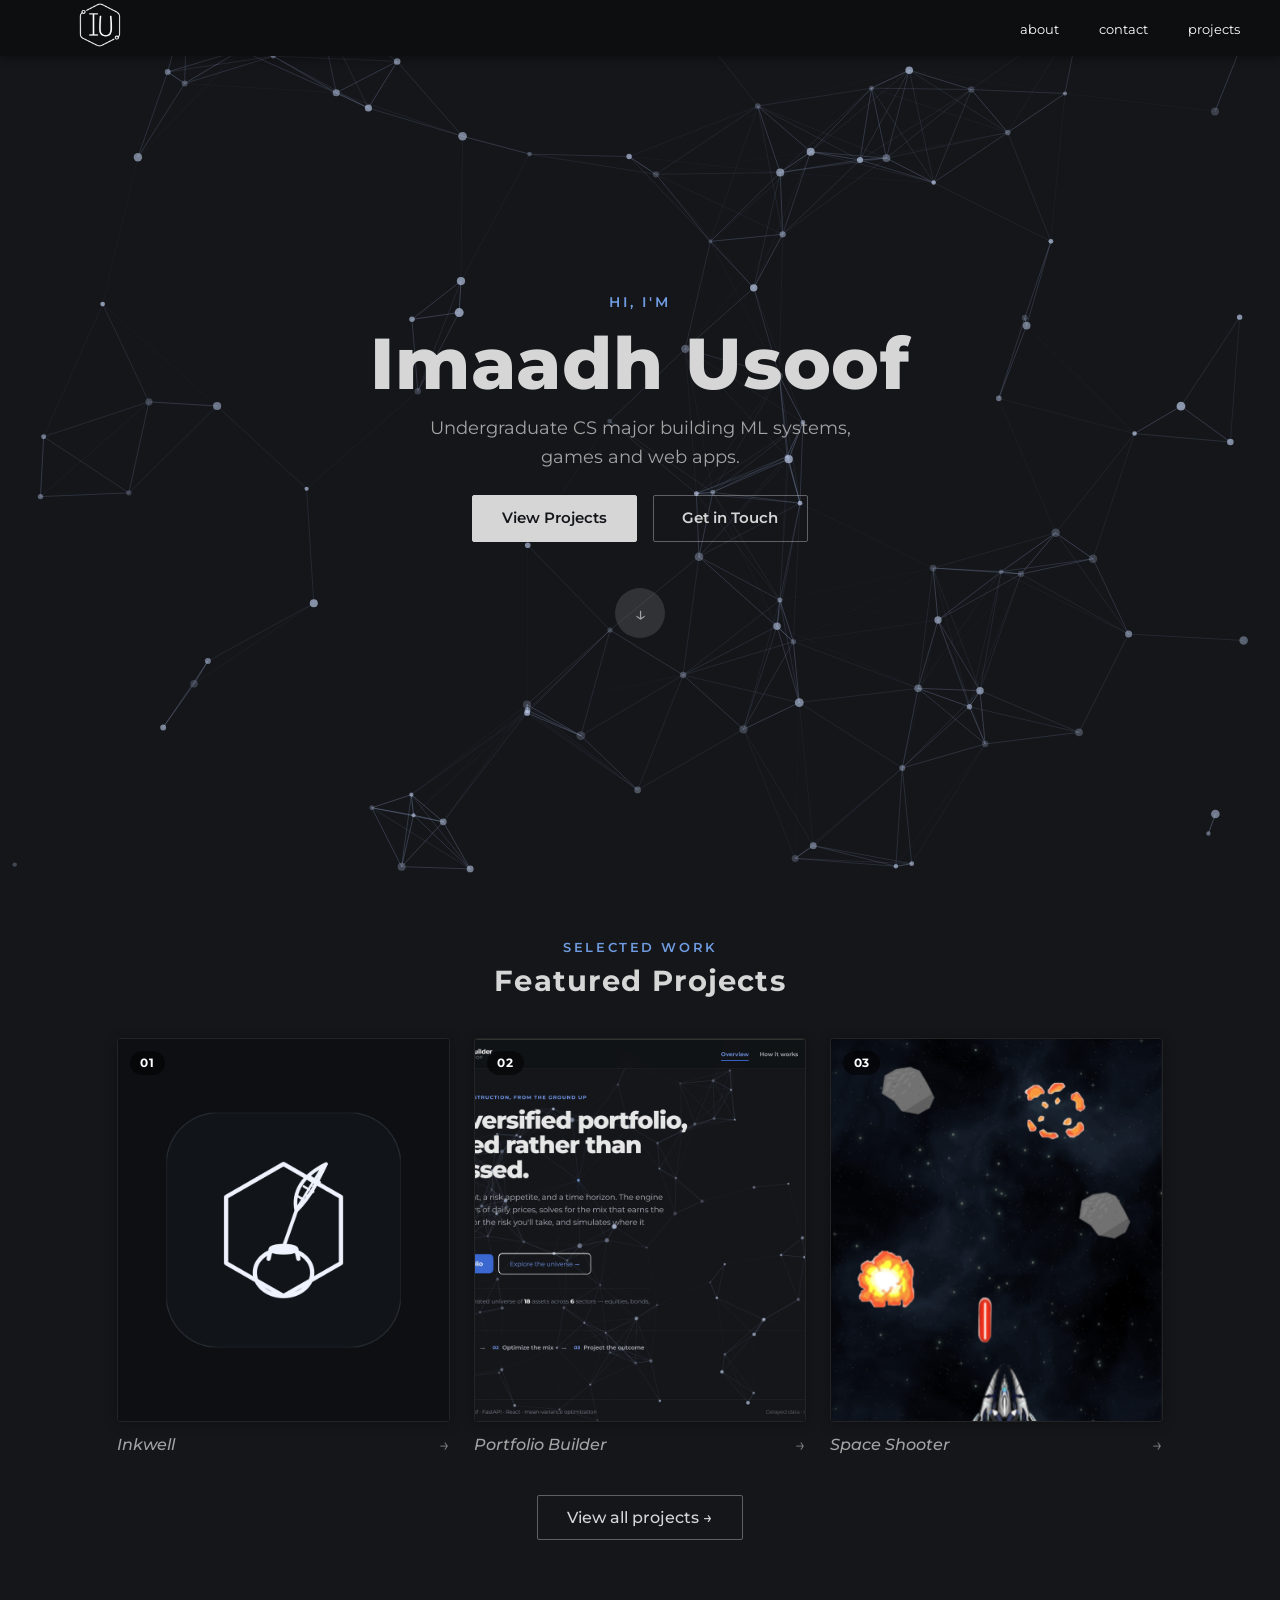
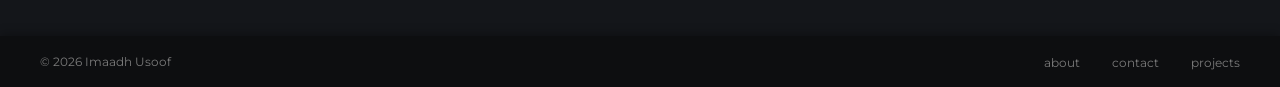
==== commit d432d096: "Rewrite project descriptions, add Built-with sections, renumber Inkwell - More detailed, technical d" ====
--- a/index.html
+++ b/index.html
@@ -48,13 +48,13 @@
 
       <div class="projects-grid" data-reveal="stagger">
 
-        <a href="project5.html" class="project-card" data-gif="images/p5-preview.gif"
-          onclick="event.preventDefault(); showLoader('project5.html')">
+        <a href="project4.html" class="project-card"
+          onclick="event.preventDefault(); showLoader('project4.html')">
           <div class="project-thumb">
             <span class="project-number">01</span>
-            <img src="images/project5.png" alt="Inkwell" />
+            <img src="images/project4.png" alt="Inkwell" />
             <div class="project-overlay">
-              <p class="project-pitch">Cross-platform PDF annotation app with canvas-based stylus tools.</p>
+              <p class="project-pitch">Smooth, pressure-sensitive PDF annotation with notes and export.</p>
               <div class="project-tags">
                 <span>Electron</span><span>React</span><span>TypeScript</span>
               </div>
@@ -90,7 +90,7 @@
             <span class="project-number">03</span>
             <img src="images/project1.png" alt="Space Shooter" />
             <div class="project-overlay">
-              <p class="project-pitch">Endless WASD spaceship shooter designed for a bot to learn and play.</p>
+              <p class="project-pitch">Endless Pygame shooter with a DQN agent that learns to play it.</p>
               <div class="project-tags">
                 <span>Python</span><span>Pygame</span><span>TensorFlow</span>
               </div>
